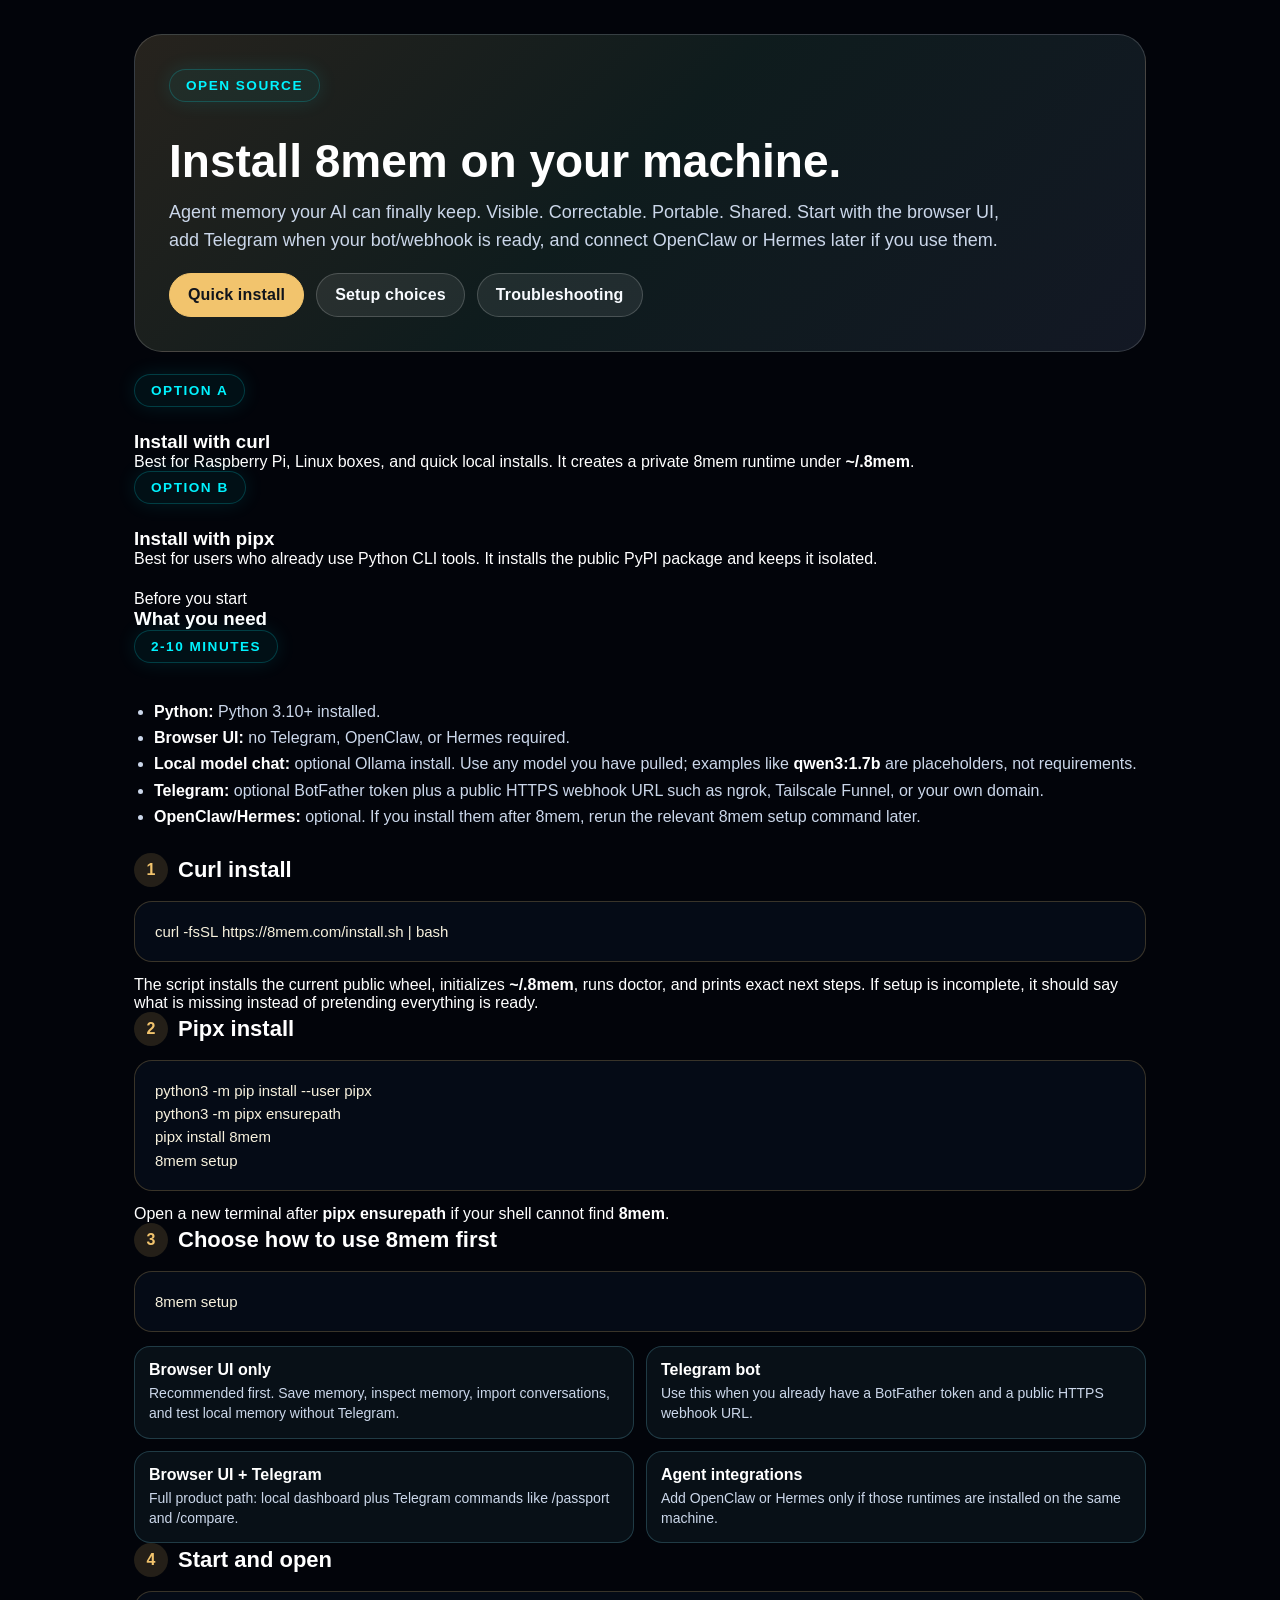
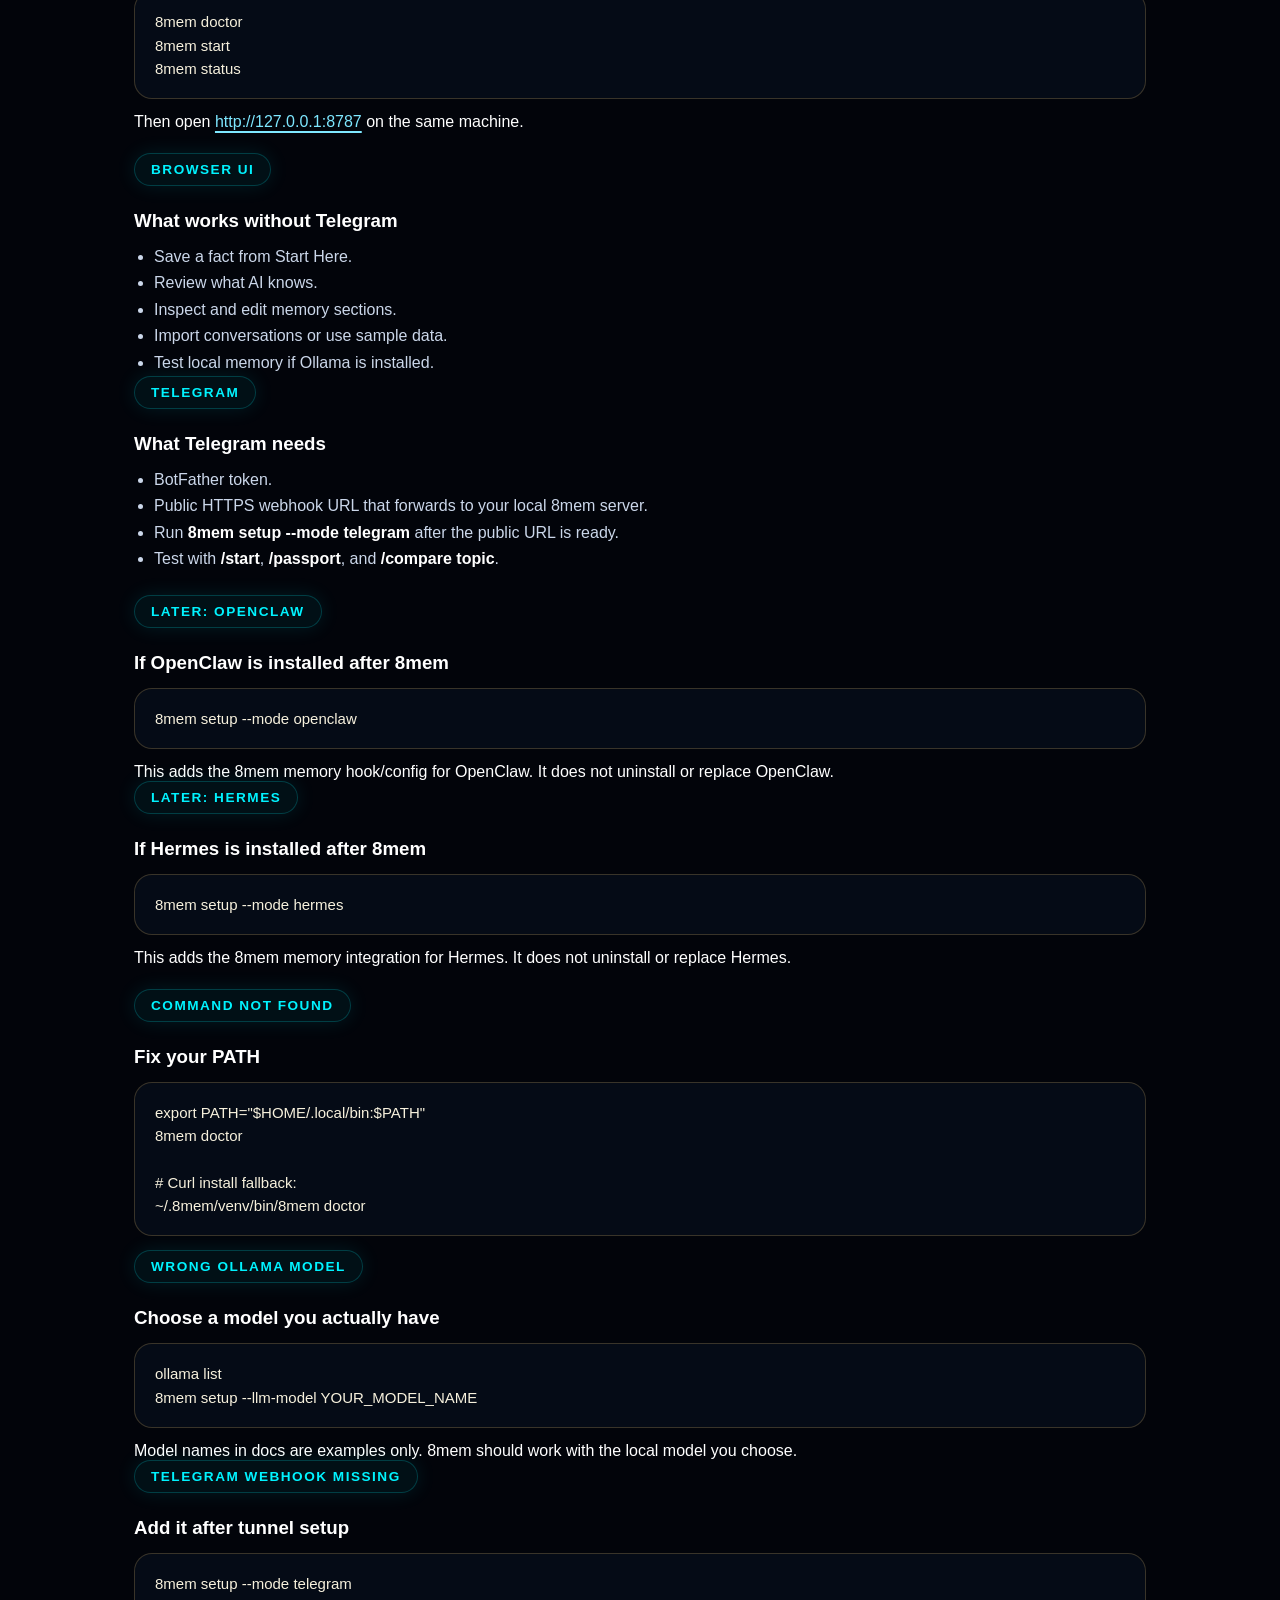
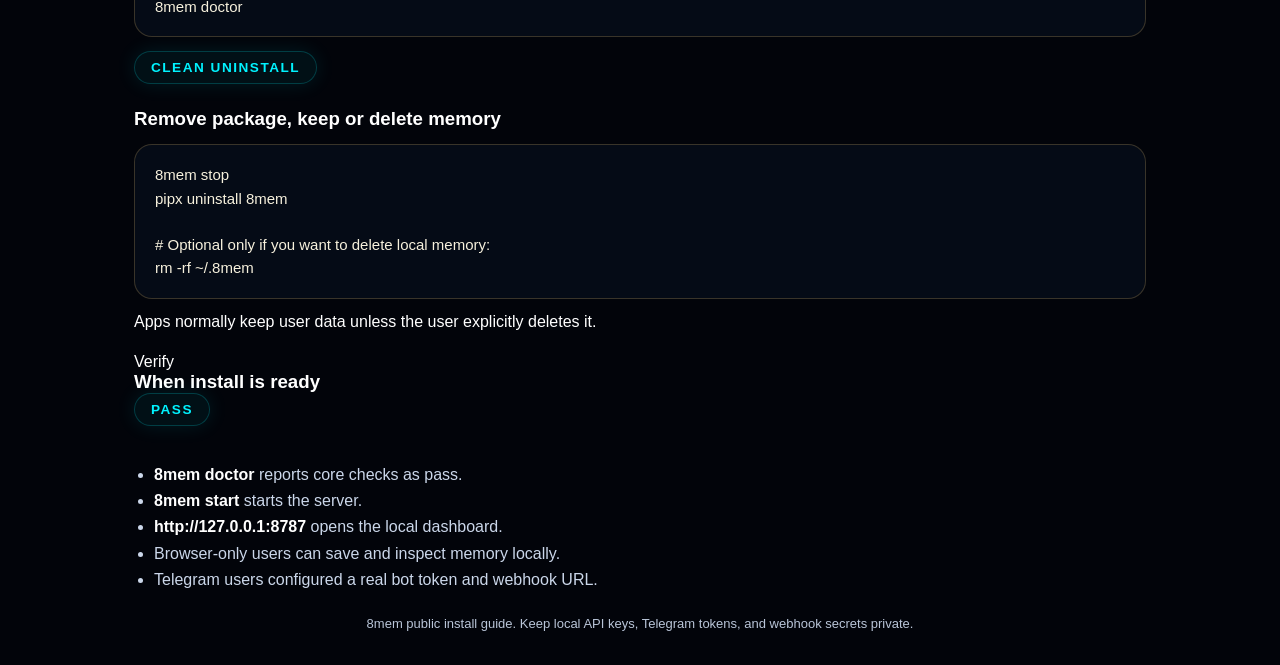
==== app/install/index.html @ 2954b0e2 "launch: update public 8mem website" ====
<!doctype html>
<html lang="en">
<head>
  <meta charset="utf-8">
  <meta name="viewport" content="width=device-width, initial-scale=1">
  <title>Install 8mem</title>
  <meta name="description" content="Install 8mem: local-first agent memory for browser UI, Telegram, OpenClaw, Hermes, and local AI workflows.">
  <link rel="stylesheet" href="../../styles.css">
  <style>
    :root{--line:rgba(255,255,255,.16);--gold:#f2c46d;--muted:#b9c5d8}
    .install-shell{max-width:1080px;margin:0 auto;padding:34px}
    .install-hero{padding:34px;border-radius:28px;background:linear-gradient(135deg,rgba(242,196,109,.12),rgba(70,214,168,.08) 48%,rgba(122,162,255,.08)),rgba(255,255,255,.035);border:1px solid var(--line)}
    .install-hero h1{font-size:46px;line-height:1.02;margin:12px 0 14px;max-width:800px}
    .install-hero p{font-size:18px;line-height:1.55;color:#cbd7ea;max-width:850px}
    .install-hero .actions{display:flex;gap:12px;flex-wrap:wrap;margin-top:18px}
    .install-hero .btn{display:inline-flex;align-items:center;justify-content:center;border-radius:999px;padding:12px 18px;border:1px solid rgba(255,255,255,.18);background:rgba(255,255,255,.08);color:#f8fbff;text-decoration:none;font-weight:800;letter-spacing:.01em}
    .install-hero .btn.primary{background:#f2c46d;color:#10141c;border-color:#f2c46d}
    .install-shell a{color:#7ee7ff;text-decoration-thickness:2px;text-underline-offset:4px}
    .command{position:relative;margin:14px 0;padding:18px 20px;border-radius:18px;background:#050b16;border:1px solid rgba(242,196,109,.22);font:15px/1.55 ui-monospace,SFMono-Regular,Menlo,Consolas,monospace;color:#f7f1dd;white-space:pre-wrap;overflow:auto}
    .step-number{width:34px;height:34px;border-radius:50%;display:inline-flex;align-items:center;justify-content:center;background:rgba(242,196,109,.14);color:var(--gold);font-weight:900;margin-right:10px}
    .step-title{display:flex;align-items:center;margin-bottom:10px}
    .step-title h2{font-size:22px;margin:0}
    .checklist{margin:12px 0 0;padding-left:20px;color:#cbd7ea;line-height:1.65}
    .checklist strong{color:#fff}
    .choice-grid{display:grid;grid-template-columns:repeat(2,minmax(0,1fr));gap:12px;margin-top:14px}
    .choice{border:1px solid rgba(126,231,255,.2);background:rgba(126,231,255,.055);border-radius:16px;padding:14px}
    .choice strong{display:block;color:#fff;margin-bottom:4px}
    .choice span{color:#cbd7ea;font-size:14px;line-height:1.45}
    .install-footer{margin-top:22px;color:var(--muted);font-size:13px;text-align:center}
    @media(max-width:760px){.install-shell{padding:18px}.install-hero h1{font-size:34px}.command{font-size:13px}.choice-grid{grid-template-columns:1fr}}
  </style>
</head>
<body>
  <main class="install-shell">
    <section class="install-hero">
      <div class="badge green">Open source</div>
      <h1>Install 8mem on your machine.</h1>
      <p>Agent memory your AI can finally keep. Visible. Correctable. Portable. Shared. Start with the browser UI, add Telegram when your bot/webhook is ready, and connect OpenClaw or Hermes later if you use them.</p>
      <div class="actions">
        <a class="btn primary" href="#quick-install">Quick install</a>
        <a class="btn" href="#setup-choices">Setup choices</a>
        <a class="btn" href="#troubleshooting">Troubleshooting</a>
      </div>
    </section>

    <div class="grid cols-2" style="margin-top:22px">
      <section class="card">
        <div class="badge blue">Option A</div>
        <h3>Install with curl</h3>
        <p>Best for Raspberry Pi, Linux boxes, and quick local installs. It creates a private 8mem runtime under <strong>~/.8mem</strong>.</p>
      </section>
      <section class="card">
        <div class="badge gold">Option B</div>
        <h3>Install with pipx</h3>
        <p>Best for users who already use Python CLI tools. It installs the public PyPI package and keeps it isolated.</p>
      </section>
    </div>

    <section class="card" style="margin-top:22px">
      <div class="header">
        <div>
          <div class="kicker">Before you start</div>
          <h3>What you need</h3>
        </div>
        <span class="badge blue">2-10 minutes</span>
      </div>
      <ul class="checklist">
        <li><strong>Python:</strong> Python 3.10+ installed.</li>
        <li><strong>Browser UI:</strong> no Telegram, OpenClaw, or Hermes required.</li>
        <li><strong>Local model chat:</strong> optional Ollama install. Use any model you have pulled; examples like <strong>qwen3:1.7b</strong> are placeholders, not requirements.</li>
        <li><strong>Telegram:</strong> optional BotFather token plus a public HTTPS webhook URL such as ngrok, Tailscale Funnel, or your own domain.</li>
        <li><strong>OpenClaw/Hermes:</strong> optional. If you install them after 8mem, rerun the relevant 8mem setup command later.</li>
      </ul>
    </section>

    <section id="quick-install" class="grid" style="margin-top:22px">
      <div class="card">
        <div class="step-title"><span class="step-number">1</span><h2>Curl install</h2></div>
        <div class="command">curl -fsSL https://8mem.com/install.sh | bash</div>
        <p class="small">The script installs the current public wheel, initializes <strong>~/.8mem</strong>, runs doctor, and prints exact next steps. If setup is incomplete, it should say what is missing instead of pretending everything is ready.</p>
      </div>

      <div class="card">
        <div class="step-title"><span class="step-number">2</span><h2>Pipx install</h2></div>
        <div class="command">python3 -m pip install --user pipx
python3 -m pipx ensurepath
pipx install 8mem
8mem setup</div>
        <p class="small">Open a new terminal after <strong>pipx ensurepath</strong> if your shell cannot find <strong>8mem</strong>.</p>
      </div>

      <div id="setup-choices" class="card">
        <div class="step-title"><span class="step-number">3</span><h2>Choose how to use 8mem first</h2></div>
        <div class="command">8mem setup</div>
        <div class="choice-grid">
          <div class="choice"><strong>Browser UI only</strong><span>Recommended first. Save memory, inspect memory, import conversations, and test local memory without Telegram.</span></div>
          <div class="choice"><strong>Telegram bot</strong><span>Use this when you already have a BotFather token and a public HTTPS webhook URL.</span></div>
          <div class="choice"><strong>Browser UI + Telegram</strong><span>Full product path: local dashboard plus Telegram commands like /passport and /compare.</span></div>
          <div class="choice"><strong>Agent integrations</strong><span>Add OpenClaw or Hermes only if those runtimes are installed on the same machine.</span></div>
        </div>
      </div>

      <div class="card">
        <div class="step-title"><span class="step-number">4</span><h2>Start and open</h2></div>
        <div class="command">8mem doctor
8mem start
8mem status</div>
        <p class="small">Then open <a href="http://127.0.0.1:8787">http://127.0.0.1:8787</a> on the same machine.</p>
      </div>
    </section>

    <section class="grid cols-2" style="margin-top:22px">
      <div class="card">
        <div class="badge green">Browser UI</div>
        <h3>What works without Telegram</h3>
        <ul class="checklist">
          <li>Save a fact from Start Here.</li>
          <li>Review what AI knows.</li>
          <li>Inspect and edit memory sections.</li>
          <li>Import conversations or use sample data.</li>
          <li>Test local memory if Ollama is installed.</li>
        </ul>
      </div>
      <div class="card">
        <div class="badge gold">Telegram</div>
        <h3>What Telegram needs</h3>
        <ul class="checklist">
          <li>BotFather token.</li>
          <li>Public HTTPS webhook URL that forwards to your local 8mem server.</li>
          <li>Run <strong>8mem setup --mode telegram</strong> after the public URL is ready.</li>
          <li>Test with <strong>/start</strong>, <strong>/passport</strong>, and <strong>/compare topic</strong>.</li>
        </ul>
      </div>
    </section>

    <section class="grid cols-2" style="margin-top:22px">
      <div class="card">
        <div class="badge blue">Later: OpenClaw</div>
        <h3>If OpenClaw is installed after 8mem</h3>
        <div class="command">8mem setup --mode openclaw</div>
        <p class="small">This adds the 8mem memory hook/config for OpenClaw. It does not uninstall or replace OpenClaw.</p>
      </div>
      <div class="card">
        <div class="badge blue">Later: Hermes</div>
        <h3>If Hermes is installed after 8mem</h3>
        <div class="command">8mem setup --mode hermes</div>
        <p class="small">This adds the 8mem memory integration for Hermes. It does not uninstall or replace Hermes.</p>
      </div>
    </section>

    <section id="troubleshooting" class="grid cols-2" style="margin-top:22px">
      <div class="card">
        <div class="badge gold">Command not found</div>
        <h3>Fix your PATH</h3>
        <div class="command">export PATH="$HOME/.local/bin:$PATH"
8mem doctor

# Curl install fallback:
~/.8mem/venv/bin/8mem doctor</div>
      </div>
      <div class="card">
        <div class="badge gold">Wrong Ollama model</div>
        <h3>Choose a model you actually have</h3>
        <div class="command">ollama list
8mem setup --llm-model YOUR_MODEL_NAME</div>
        <p class="small">Model names in docs are examples only. 8mem should work with the local model you choose.</p>
      </div>
      <div class="card">
        <div class="badge gold">Telegram webhook missing</div>
        <h3>Add it after tunnel setup</h3>
        <div class="command">8mem setup --mode telegram
8mem doctor</div>
      </div>
      <div class="card">
        <div class="badge gold">Clean uninstall</div>
        <h3>Remove package, keep or delete memory</h3>
        <div class="command">8mem stop
pipx uninstall 8mem

# Optional only if you want to delete local memory:
rm -rf ~/.8mem</div>
        <p class="small">Apps normally keep user data unless the user explicitly deletes it.</p>
      </div>
    </section>

    <section class="card" style="margin-top:22px">
      <div class="header">
        <div>
          <div class="kicker">Verify</div>
          <h3>When install is ready</h3>
        </div>
        <span class="badge green">PASS</span>
      </div>
      <ul class="checklist">
        <li><strong>8mem doctor</strong> reports core checks as pass.</li>
        <li><strong>8mem start</strong> starts the server.</li>
        <li><strong>http://127.0.0.1:8787</strong> opens the local dashboard.</li>
        <li>Browser-only users can save and inspect memory locally.</li>
        <li>Telegram users configured a real bot token and webhook URL.</li>
      </ul>
    </section>

    <div class="install-footer">
      8mem public install guide. Keep local API keys, Telegram tokens, and webhook secrets private.
    </div>
  </main>
</body>
</html>
---- styles.css ----
:root {
  --bg-color: #02040a;
  --text-primary: #ffffff;
  --text-secondary: #94a1b2;
  --brand-cyan: #00f3ff;
  --brand-purple: #7000ff;
  --glass-bg: rgba(255, 255, 255, 0.03);
  --glass-border: rgba(255, 255, 255, 0.05);
}

* {
  margin: 0;
  padding: 0;
  box-sizing: border-box;
  font-family: 'Outfit', sans-serif !important;
}

body {
  background-color: var(--bg-color);
  color: var(--text-primary);
  overflow-x: hidden;
  position: relative;
  min-height: 100vh;
}

/* Base network background layer */
#neural-bg {
  position: fixed;
  top: 0;
  left: 0;
  right: 0;
  bottom: 0;
  z-index: 0;
  pointer-events: none;
  background: radial-gradient(circle at 50% 50%, #0a0e23 0%, var(--bg-color) 80%);
}

#grey-overlay {
  position: fixed;
  top: 0;
  left: 0;
  width: 100%;
  height: 100%;
  background-color: rgba(2, 4, 10, 0.75);
  /* Darker tint for contrast */
  backdrop-filter: grayscale(100%);
  z-index: 5;
  transition: opacity 1s ease;
  pointer-events: none;
}

#splash-logo {
  position: fixed;
  top: 50%;
  left: 50%;
  width: 320px;
  /* Big initial logo */
  height: 320px;
  transform: translate(-50%, -50%);
  z-index: 9999;
  display: flex;
  align-items: center;
  justify-content: center;
  pointer-events: none;
  transition: top 1s cubic-bezier(0.25, 1, 0.5, 1),
    left 1s cubic-bezier(0.25, 1, 0.5, 1),
    width 1s cubic-bezier(0.25, 1, 0.5, 1),
    height 1s cubic-bezier(0.25, 1, 0.5, 1),
    transform 1s cubic-bezier(0.25, 1, 0.5, 1),
    opacity 0.5s ease;
}

#splash-logo svg {
  width: 100%;
  height: 100%;
}

.splash-spin-target {
  transform-origin: 100px 100px;
  transform: rotate(-90deg);
  /* Start vertical as 8 */
  transition: transform 1s cubic-bezier(0.25, 1, 0.5, 1);
}

#main-content {
  opacity: 0;
  transition: opacity 1s ease;
  pointer-events: none;
}

#main-content.visible {
  pointer-events: auto;
}

.nav {
  position: relative;
  z-index: 10;
  display: flex;
  justify-content: space-between;
  align-items: center;
  padding: 24px 64px;
  background: linear-gradient(180deg, rgba(2, 4, 10, 0.8) 0%, rgba(2, 4, 10, 0) 100%);
  backdrop-filter: blur(8px);
}

.brand {
  display: flex;
  align-items: center;
  gap: 0;
  cursor: pointer;
}

.logo-8 {
  display: flex;
  align-items: center;
  justify-content: center;
  margin-right: -4px; /* Closer spacing for the horizontal mark */
  opacity: 0;
  transition: opacity 0.5s ease;
  width: 60px;
  height: 60px;
}

.spin-infinity {
  transform-origin: 100px 100px;
  /* Remains static for nav logo */
}

.infinity-track {
  fill: none;
  stroke: rgba(255, 255, 255, 0.15); /* Matched visibility to Screen 3 */
  stroke-width: 12;
  stroke-linecap: round;
}

.infinity-trail {
  fill: none;
  stroke: var(--brand-cyan);
  stroke-width: 10;
  stroke-linecap: round;
  filter: url(#glow);
  stroke-dasharray: 20 80;
  /* Syncs beautifully with 3s timeline of the spirit node */
  animation: moveTrail 3s linear infinite;
}

@keyframes moveTrail {
  from {
    stroke-dashoffset: 100;
  }

  to {
    stroke-dashoffset: 0;
  }
}

.spirit {
  fill: #fff;
}

.logo-mem {
  font-family: 'Outfit', sans-serif !important;
  font-size: 2.2rem;
  font-weight: 800;
  letter-spacing: -1.5px;
  background: linear-gradient(180deg, #fff 0%, #fff 40%, var(--brand-cyan) 100%);
  -webkit-background-clip: text;
  -webkit-text-fill-color: transparent;
  background-clip: text;
  user-select: none;
}

.nav-links {
  display: flex;
  gap: 32px;
}

.nav-links a {
  color: var(--text-secondary);
  text-decoration: none;
  font-size: 1rem;
  font-weight: 400;
  transition: color 0.3s ease;
}

.nav-links a:hover {
  color: var(--text-primary);
}

/* Hero Section */
.hero {
  position: relative;
  z-index: 10;
  display: flex;
  justify-content: space-between;
  align-items: center;
  padding: 80px 10%;
  min-height: calc(100vh - 128px);
}

.hero-content {
  max-width: 600px;
  animation: fadeInUp 1s ease-out forwards;
}

@keyframes fadeInUp {
  from {
    opacity: 0;
    transform: translateY(40px);
  }

  to {
    opacity: 1;
    transform: translateY(0);
  }
}

.badge {
  display: inline-block;
  padding: 8px 16px;
  border-radius: 20px;
  background: rgba(0, 243, 255, 0.05);
  color: var(--brand-cyan);
  font-size: 0.85rem;
  font-weight: 600;
  letter-spacing: 1.5px;
  text-transform: uppercase;
  margin-bottom: 24px;
  border: 1px solid rgba(0, 243, 255, 0.2);
  box-shadow: 0 0 20px rgba(0, 243, 255, 0.1);
}

.headline {
  font-size: 5rem;
  font-weight: 800;
  line-height: 1.1;
  margin-bottom: 24px;
}

.highlight {
  background: linear-gradient(135deg, var(--brand-cyan), var(--brand-purple));
  -webkit-background-clip: text;
  -webkit-text-fill-color: transparent;
}

.subtitle {
  font-size: 1.25rem;
  color: var(--text-secondary);
  line-height: 1.6;
  margin-bottom: 40px;
  font-weight: 400;
}

.cta-group {
  display: flex;
  gap: 16px;
}

button {
  cursor: pointer;
  font-family: inherit;
  font-size: 1.1rem;
  font-weight: 600;
  padding: 16px 32px;
  border-radius: 8px;
  border: none;
  transition: all 0.3s ease;
}

.cta-primary {
  background: linear-gradient(135deg, var(--brand-purple), var(--brand-cyan));
  color: white;
  box-shadow: 0 10px 20px rgba(112, 0, 255, 0.2);
}

.cta-primary:hover {
  transform: translateY(-2px);
  box-shadow: 0 15px 30px rgba(0, 243, 255, 0.3);
}

.cta-secondary {
  background: var(--glass-bg);
  border: 1px solid var(--glass-border);
  color: white;
  backdrop-filter: blur(10px);
}

.cta-secondary:hover {
  background: rgba(255, 255, 255, 0.08);
  border-color: rgba(255, 255, 255, 0.2);
}

/* Glass Orb / Neural Core Visualizer */
.hero-visual {
  position: relative;
  width: 450px;
  height: 450px;
  display: flex;
  align-items: center;
  justify-content: center;
  animation: float 6s ease-in-out infinite;
}

@keyframes float {
  0% {
    transform: translateY(0px) rotate(0deg);
  }

  50% {
    transform: translateY(-20px) rotate(2deg);
  }

  100% {
    transform: translateY(0px) rotate(0deg);
  }
}

.glass-orb {
  width: 320px;
  height: 320px;
  border-radius: 50%;
  background: rgba(255, 255, 255, 0.01);
  border: 1px solid rgba(255, 255, 255, 0.08);
  box-shadow:
    inset 0 0 50px rgba(0, 243, 255, 0.1),
    0 20px 50px rgba(0, 0, 0, 0.5),
    0 0 120px rgba(112, 0, 255, 0.15);
  backdrop-filter: blur(20px);
  -webkit-backdrop-filter: blur(20px);
  display: flex;
  align-items: center;
  justify-content: center;
  position: relative;
}

.inner-core {
  width: 100px;
  height: 100px;
  border-radius: 50%;
  background: var(--brand-cyan);
  box-shadow:
    0 0 80px 30px var(--brand-purple),
    0 0 120px 10px var(--brand-cyan),
    inset 0 0 20px rgba(255, 255, 255, 0.8);
  animation: pulseCore 3s ease-in-out infinite;
}

.pulse-ring {
  position: absolute;
  width: 100%;
  height: 100%;
  border-radius: 50%;
  border: 2px solid rgba(0, 243, 255, 0.15);
  animation: radar 3s cubic-bezier(0.2, 0.8, 0.5, 1) infinite;
}

@keyframes pulseCore {

  0%,
  100% {
    transform: scale(1);
    opacity: 0.9;
  }

  50% {
    transform: scale(1.05);
    opacity: 1;
    filter: brightness(1.2);
  }
}

@keyframes radar {
  0% {
    transform: scale(0.4);
    opacity: 1;
    border-width: 4px;
  }

  100% {
    transform: scale(1.3);
    opacity: 0;
    border-width: 1px;
  }
}

/* Orbiting dots simulating data packets inside the core housing */
.glass-orb::before,
.glass-orb::after {
  content: '';
  position: absolute;
  width: 8px;
  height: 8px;
  background: #fff;
  border-radius: 50%;
  box-shadow: 0 0 15px 5px var(--brand-cyan);
  filter: blur(1px);
}

.glass-orb::before {
  animation: orbit1 5s linear infinite;
}

.glass-orb::after {
  animation: orbit2 4s linear infinite;
}

@keyframes orbit1 {
  0% {
    transform: rotate(0deg) translateX(120px) rotate(0deg);
  }

  100% {
    transform: rotate(360deg) translateX(120px) rotate(-360deg);
  }
}

@keyframes orbit2 {
  0% {
    transform: rotate(180deg) translateX(90px) rotate(-180deg);
  }

  100% {
    transform: rotate(540deg) translateX(90px) rotate(-540deg);
  }
}
/* Waitlist Form Styles */
.waitlist-form {
  width: 100%;
  max-width: 500px;
}

.input-wrapper {
  display: flex;
  gap: 12px;
  background: rgba(255, 255, 255, 0.03);
  padding: 8px;
  border-radius: 12px;
  border: 1px solid rgba(255, 255, 255, 0.08);
  backdrop-filter: blur(10px);
  transition: all 0.3s ease;
}

.input-wrapper:focus-within {
  border-color: var(--brand-cyan);
  box-shadow: 0 0 20px rgba(0, 243, 255, 0.1);
}

.waitlist-input {
  flex: 1;
  background: transparent;
  border: none;
  color: white;
  padding: 12px 16px;
  font-size: 1.1rem;
  outline: none;
}

.waitlist-input::placeholder {
  color: var(--text-secondary);
  opacity: 0.6;
}

.cta-primary {
  background: linear-gradient(135deg, var(--brand-purple), var(--brand-cyan));
  color: white;
  border-radius: 8px;
  padding: 12px 24px;
  font-weight: 600;
  border: none;
  cursor: pointer;
  white-space: nowrap;
  transition: transform 0.2s ease;
}

.cta-primary:hover {
  transform: scale(1.02);
  filter: brightness(1.1);
}
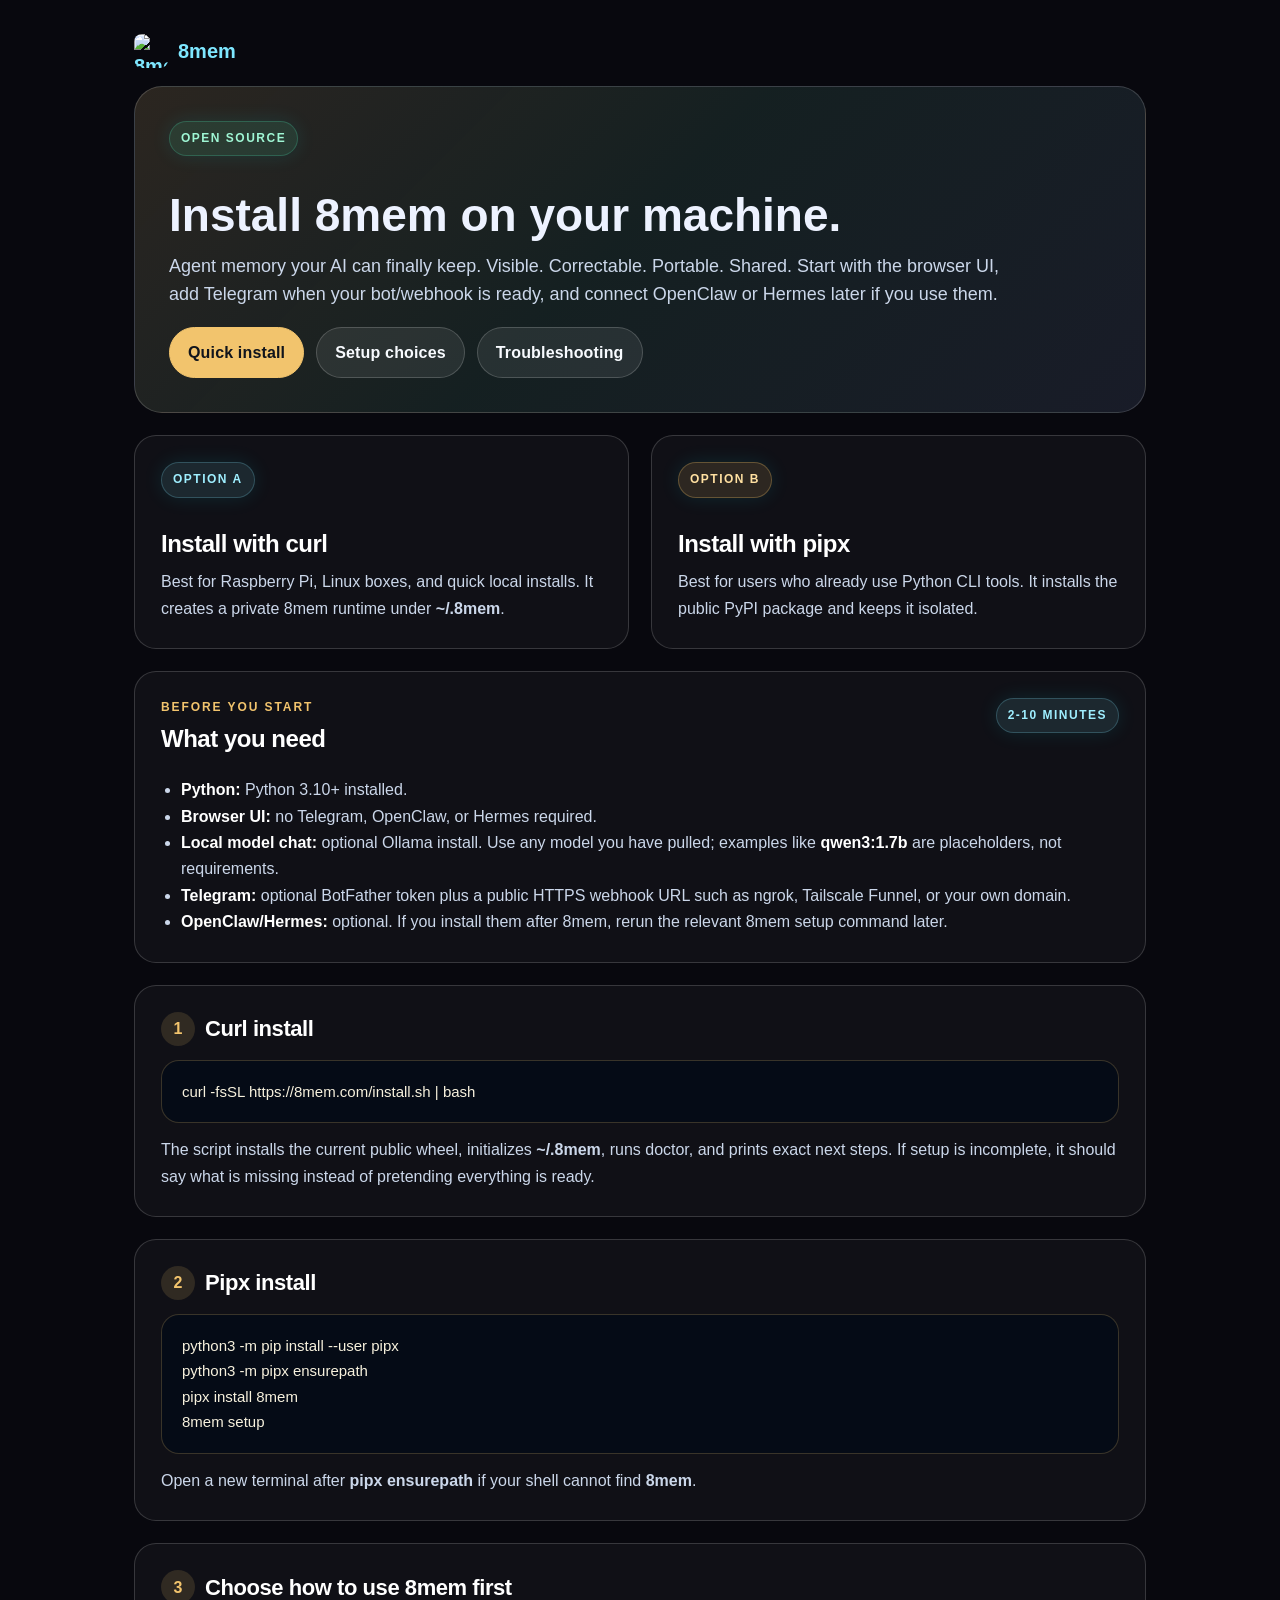
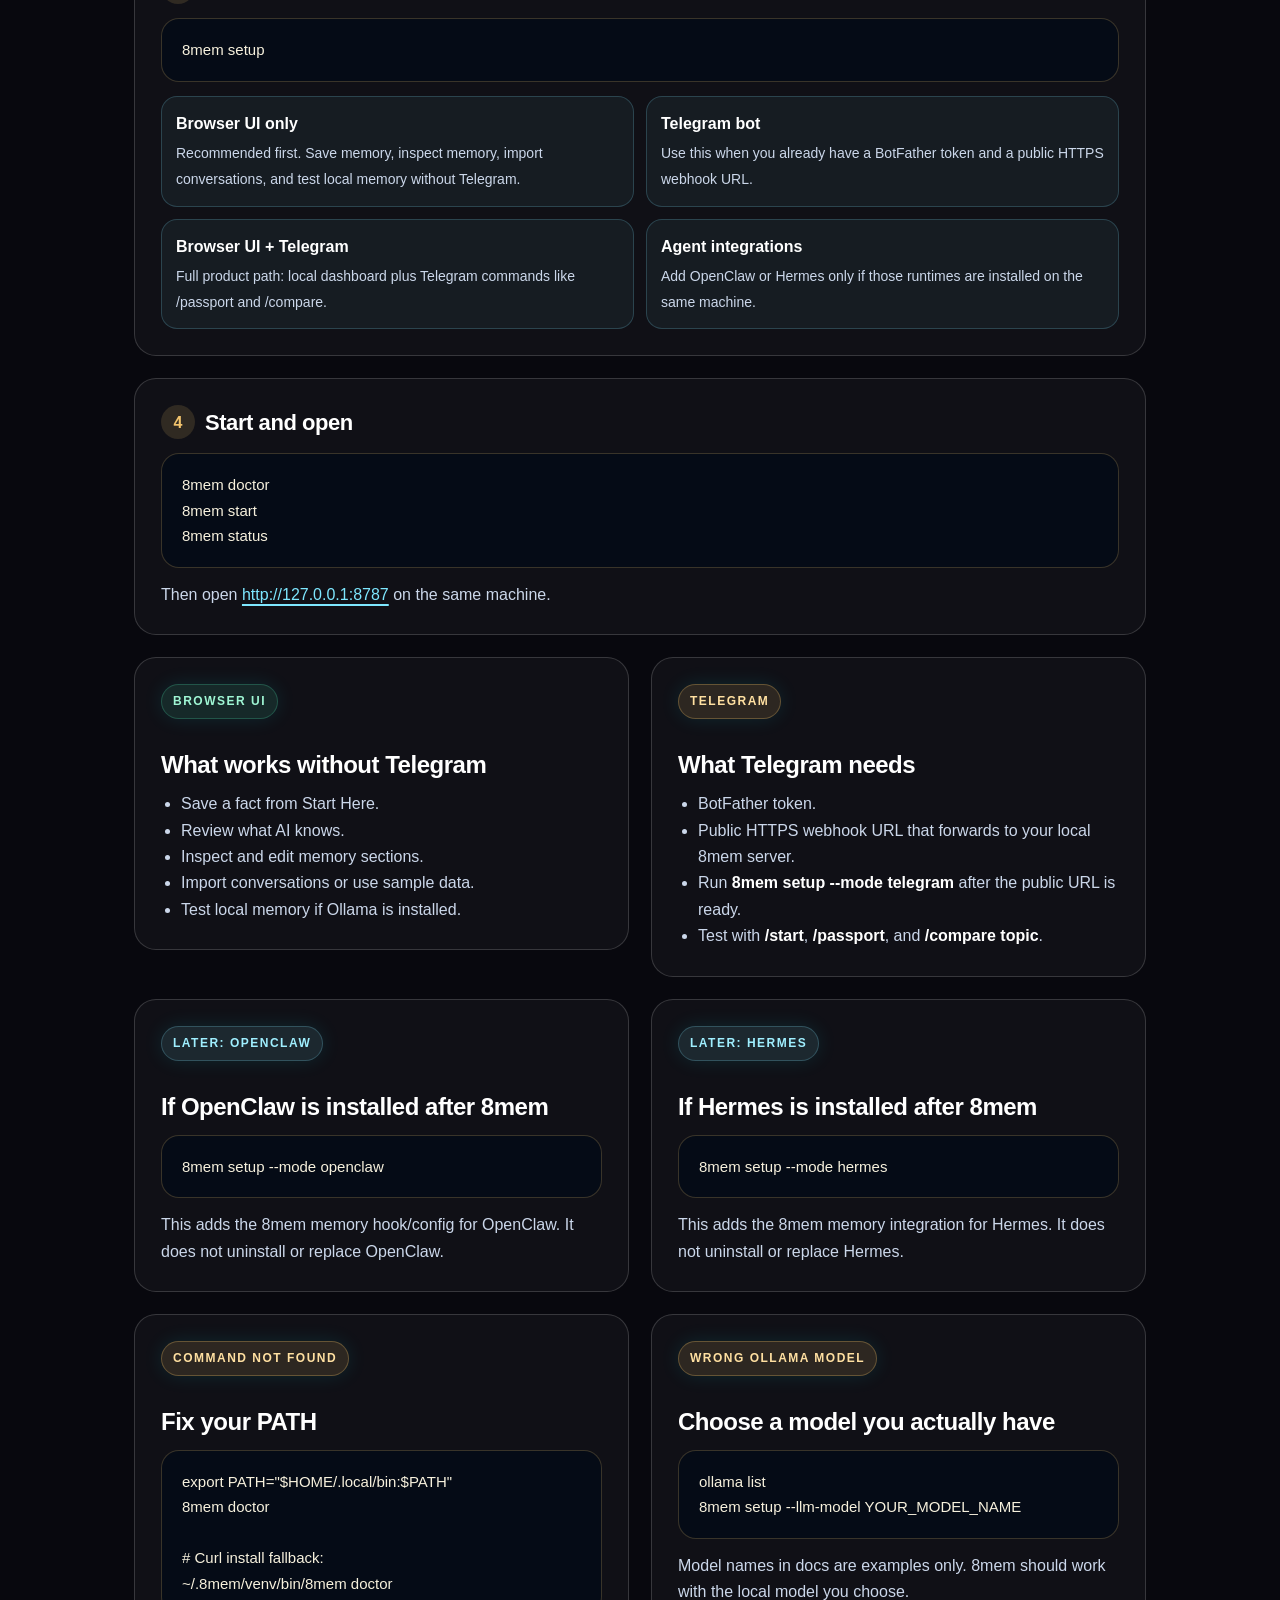
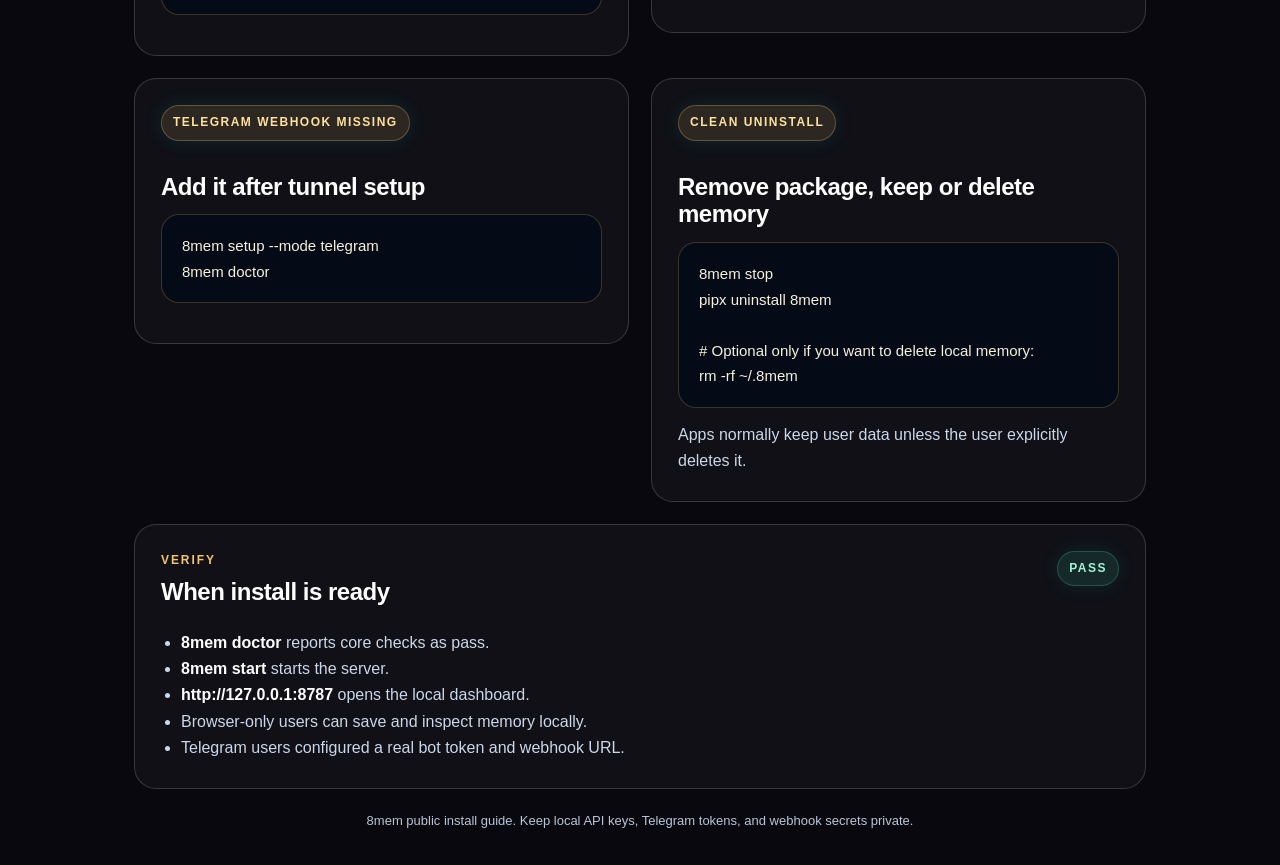
==== commit 9866fb5c: "launch: polish website readability and install guide" ====
--- a/app/install/index.html
+++ b/app/install/index.html
@@ -4,19 +4,37 @@
   <meta charset="utf-8">
   <meta name="viewport" content="width=device-width, initial-scale=1">
   <title>Install 8mem</title>
-  <meta name="description" content="Install 8mem: local-first agent memory for browser UI, Telegram, OpenClaw, Hermes, and local AI workflows.">
+  <meta name="description" content="Install 8mem: agent memory for browser UI, Telegram, OpenClaw, Hermes, and local AI workflows.">
+  <link rel="icon" href="/favicon.png" type="image/png">
+  <link rel="apple-touch-icon" href="/favicon.png">
   <link rel="stylesheet" href="../../styles.css">
   <style>
     :root{--line:rgba(255,255,255,.16);--gold:#f2c46d;--muted:#b9c5d8}
+    body{background:#08080e;color:#edf2ff;font-family:-apple-system,BlinkMacSystemFont,"Segoe UI",system-ui,sans-serif;line-height:1.6}
+    .install-shell,.install-shell *{box-sizing:border-box}
     .install-shell{max-width:1080px;margin:0 auto;padding:34px}
-    .install-hero{padding:34px;border-radius:28px;background:linear-gradient(135deg,rgba(242,196,109,.12),rgba(70,214,168,.08) 48%,rgba(122,162,255,.08)),rgba(255,255,255,.035);border:1px solid var(--line)}
+    .install-brand{display:inline-flex;align-items:center;gap:10px;color:#f8fbff;text-decoration:none;font-size:20px;font-weight:900;margin-bottom:18px}
+    .install-brand img{width:34px;height:34px;image-rendering:pixelated;border-radius:8px}
+    .install-hero{display:block;padding:34px;border-radius:28px;background:linear-gradient(135deg,rgba(242,196,109,.12),rgba(70,214,168,.08) 48%,rgba(122,162,255,.08)),rgba(255,255,255,.035);border:1px solid var(--line)}
     .install-hero h1{font-size:46px;line-height:1.02;margin:12px 0 14px;max-width:800px}
     .install-hero p{font-size:18px;line-height:1.55;color:#cbd7ea;max-width:850px}
     .install-hero .actions{display:flex;gap:12px;flex-wrap:wrap;margin-top:18px}
     .install-hero .btn{display:inline-flex;align-items:center;justify-content:center;border-radius:999px;padding:12px 18px;border:1px solid rgba(255,255,255,.18);background:rgba(255,255,255,.08);color:#f8fbff;text-decoration:none;font-weight:800;letter-spacing:.01em}
     .install-hero .btn.primary{background:#f2c46d;color:#10141c;border-color:#f2c46d}
     .install-shell a{color:#7ee7ff;text-decoration-thickness:2px;text-underline-offset:4px}
-    .command{position:relative;margin:14px 0;padding:18px 20px;border-radius:18px;background:#050b16;border:1px solid rgba(242,196,109,.22);font:15px/1.55 ui-monospace,SFMono-Regular,Menlo,Consolas,monospace;color:#f7f1dd;white-space:pre-wrap;overflow:auto}
+    .grid{display:grid;grid-template-columns:1fr;gap:22px;align-items:start}
+    .grid.cols-2{grid-template-columns:repeat(2,minmax(0,1fr))}
+    .card{display:block;padding:26px;border-radius:22px;background:rgba(255,255,255,.035);border:1px solid var(--line);overflow:hidden}
+    .card h2,.card h3{line-height:1.16;color:#fff;letter-spacing:-.02em}
+    .card h3{font-size:24px;margin:8px 0 12px}
+    .card p,.small{color:#cbd7ea;line-height:1.65}
+    .header{display:flex;align-items:flex-start;justify-content:space-between;gap:16px;flex-wrap:wrap}
+    .kicker{font-size:12px;letter-spacing:.16em;text-transform:uppercase;color:var(--gold);font-weight:900;margin-bottom:8px}
+    .badge{display:inline-flex;align-items:center;width:max-content;border-radius:999px;padding:7px 11px;font-size:12px;font-weight:900;background:rgba(255,255,255,.08);border:1px solid rgba(255,255,255,.14);color:#f8fbff}
+    .badge.green{background:rgba(70,214,168,.13);border-color:rgba(70,214,168,.25);color:#9ff6d4}
+    .badge.blue{background:rgba(126,231,255,.11);border-color:rgba(126,231,255,.22);color:#9fefff}
+    .badge.gold{background:rgba(242,196,109,.13);border-color:rgba(242,196,109,.28);color:#ffe0a1}
+    .command{position:relative;margin:14px 0;padding:18px 20px;border-radius:18px;background:#050b16;border:1px solid rgba(242,196,109,.22);font:15px/1.7 ui-monospace,SFMono-Regular,Menlo,Consolas,monospace;color:#f7f1dd;white-space:pre-wrap;word-break:break-word;overflow:auto}
     .step-number{width:34px;height:34px;border-radius:50%;display:inline-flex;align-items:center;justify-content:center;background:rgba(242,196,109,.14);color:var(--gold);font-weight:900;margin-right:10px}
     .step-title{display:flex;align-items:center;margin-bottom:10px}
     .step-title h2{font-size:22px;margin:0}
@@ -27,11 +45,16 @@
     .choice strong{display:block;color:#fff;margin-bottom:4px}
     .choice span{color:#cbd7ea;font-size:14px;line-height:1.45}
     .install-footer{margin-top:22px;color:var(--muted);font-size:13px;text-align:center}
+    @media(max-width:860px){.grid.cols-2{grid-template-columns:1fr}}
     @media(max-width:760px){.install-shell{padding:18px}.install-hero h1{font-size:34px}.command{font-size:13px}.choice-grid{grid-template-columns:1fr}}
   </style>
 </head>
 <body>
   <main class="install-shell">
+    <a class="install-brand" href="/">
+      <img src="/favicon.png" alt="8mem">
+      <span>8mem</span>
+    </a>
     <section class="install-hero">
       <div class="badge green">Open source</div>
       <h1>Install 8mem on your machine.</h1>
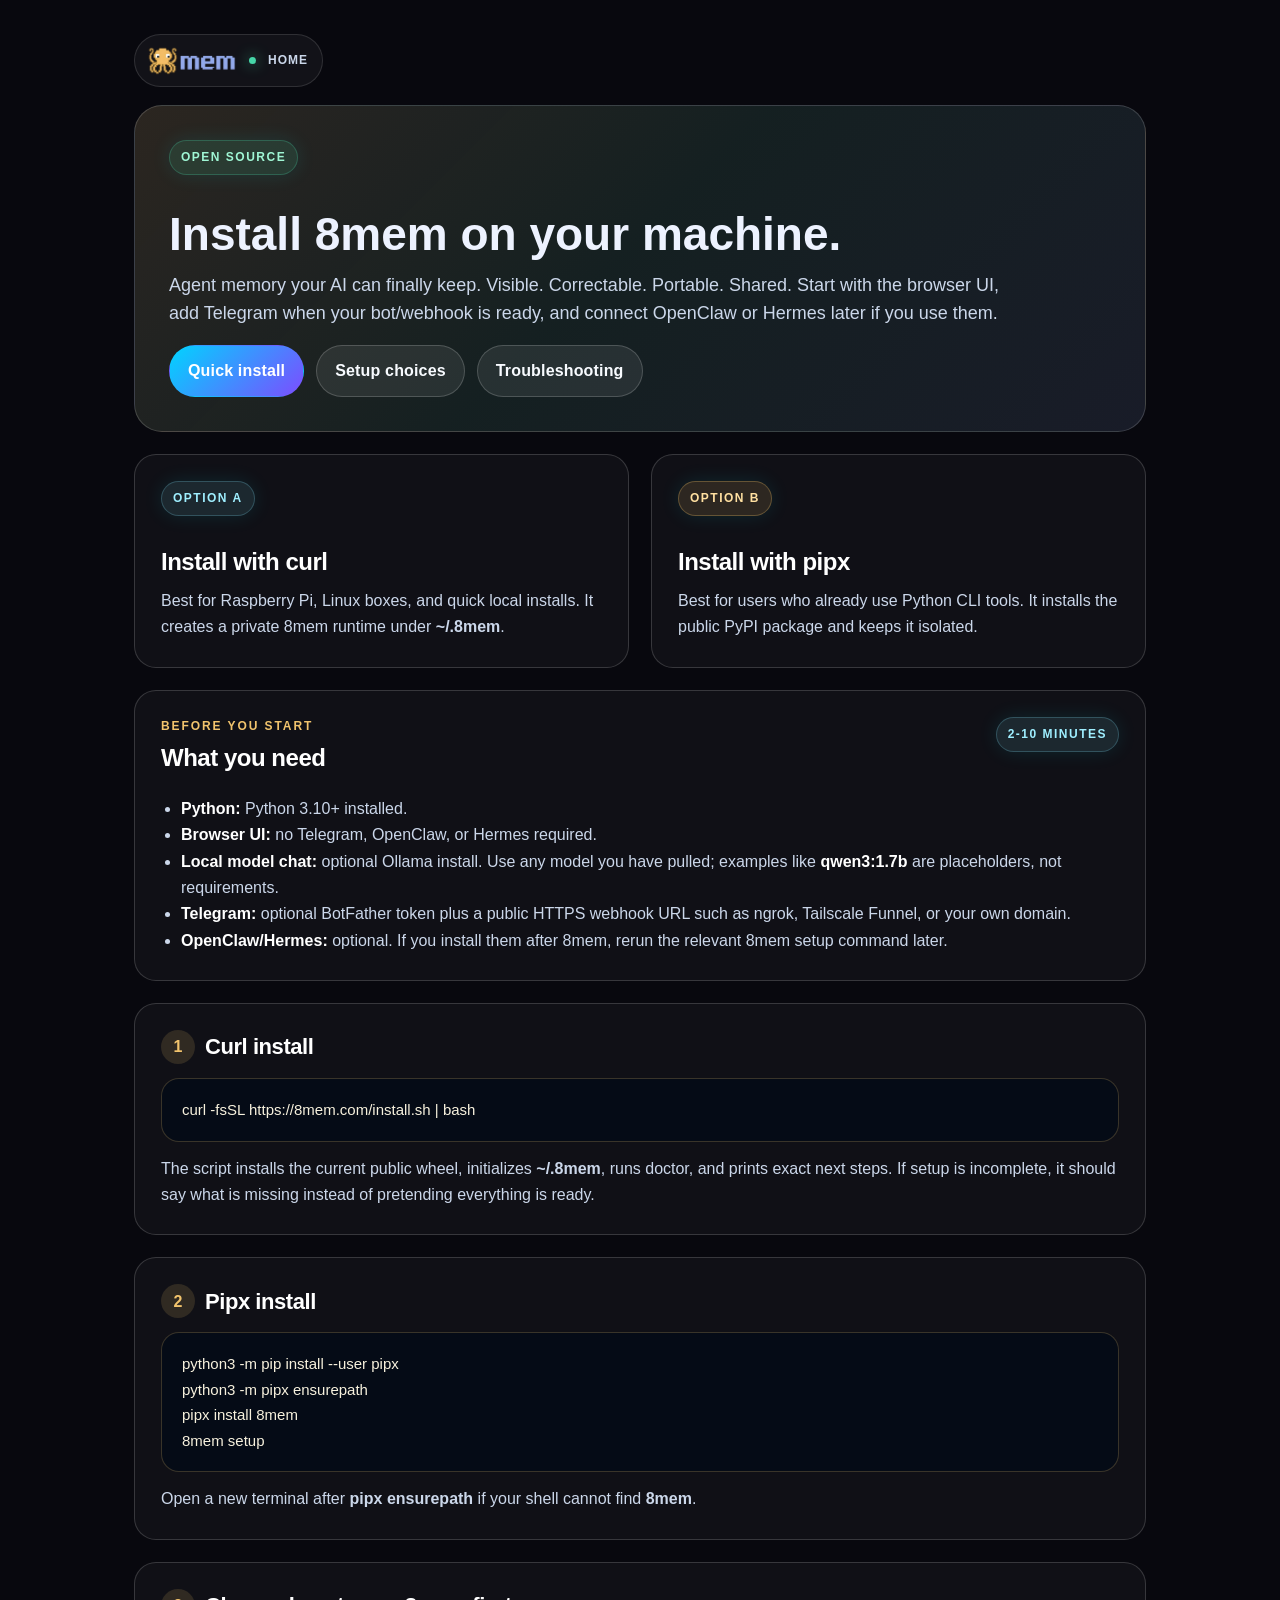
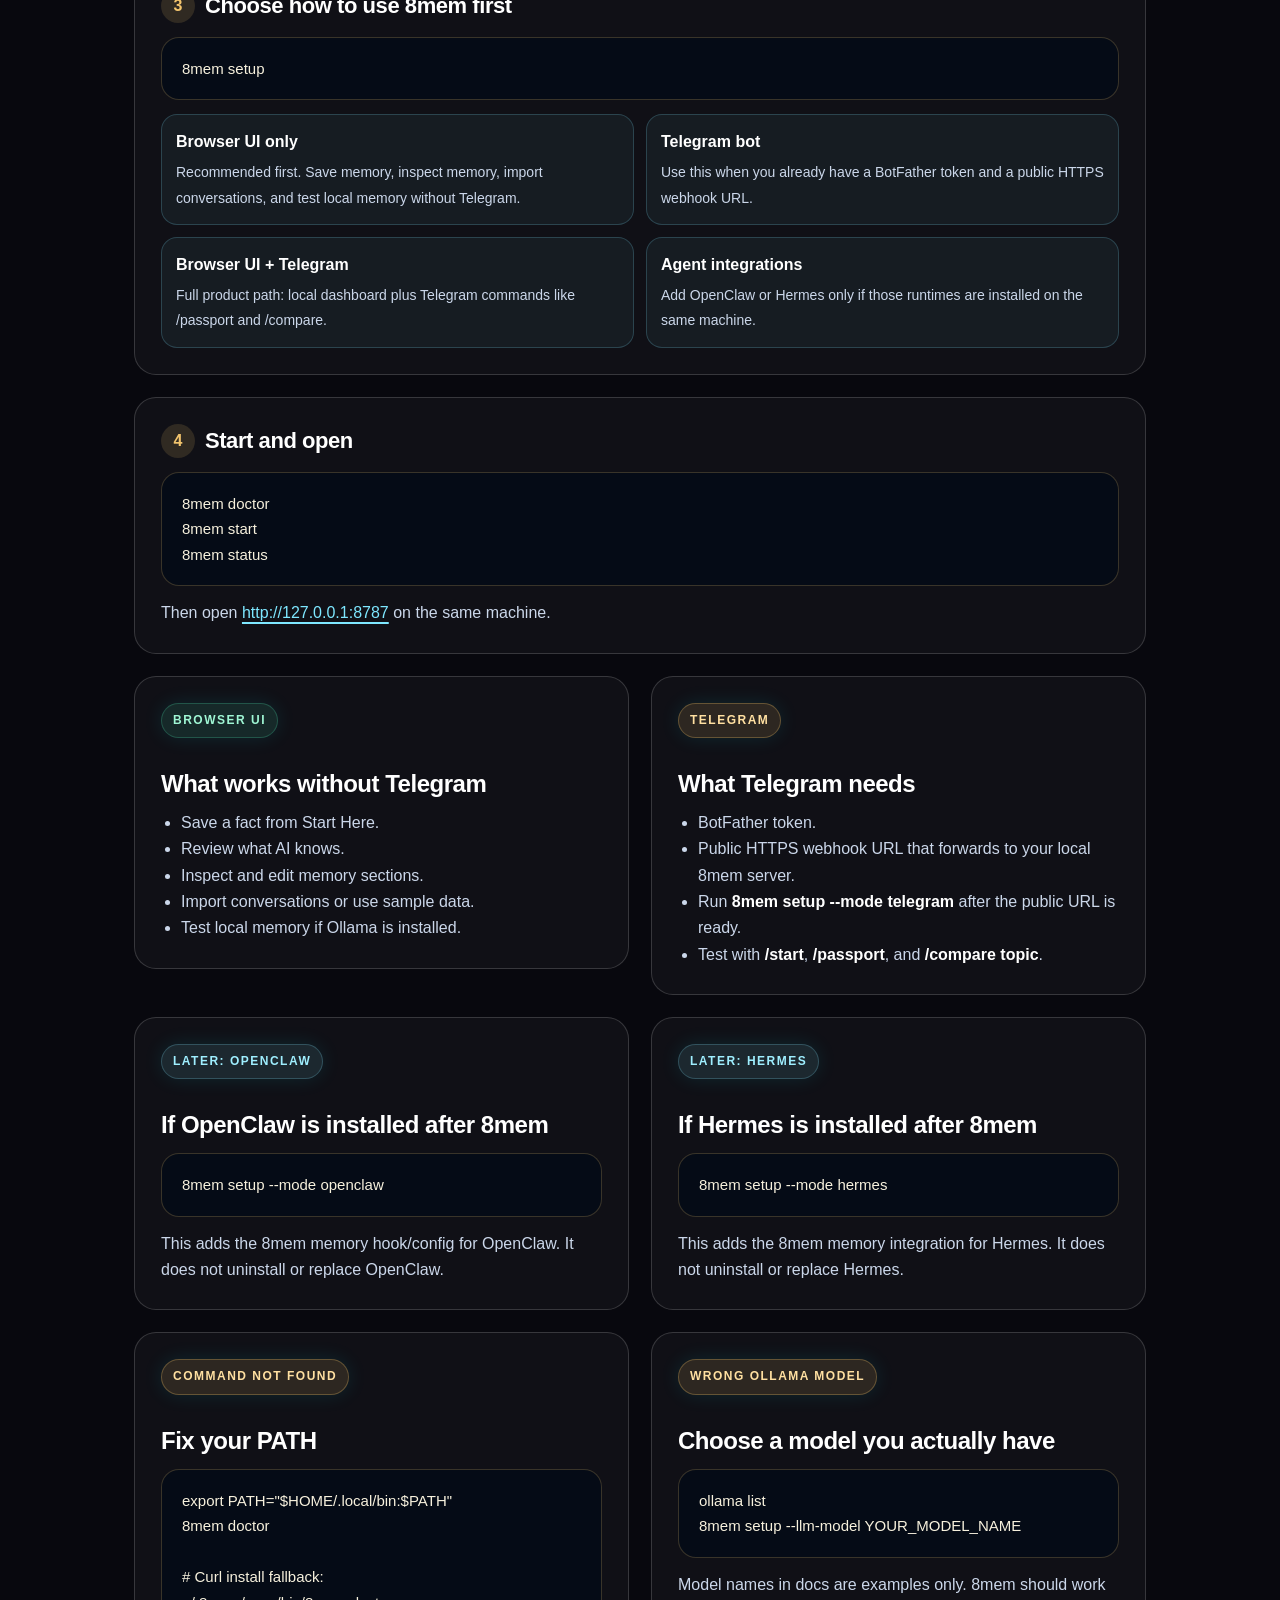
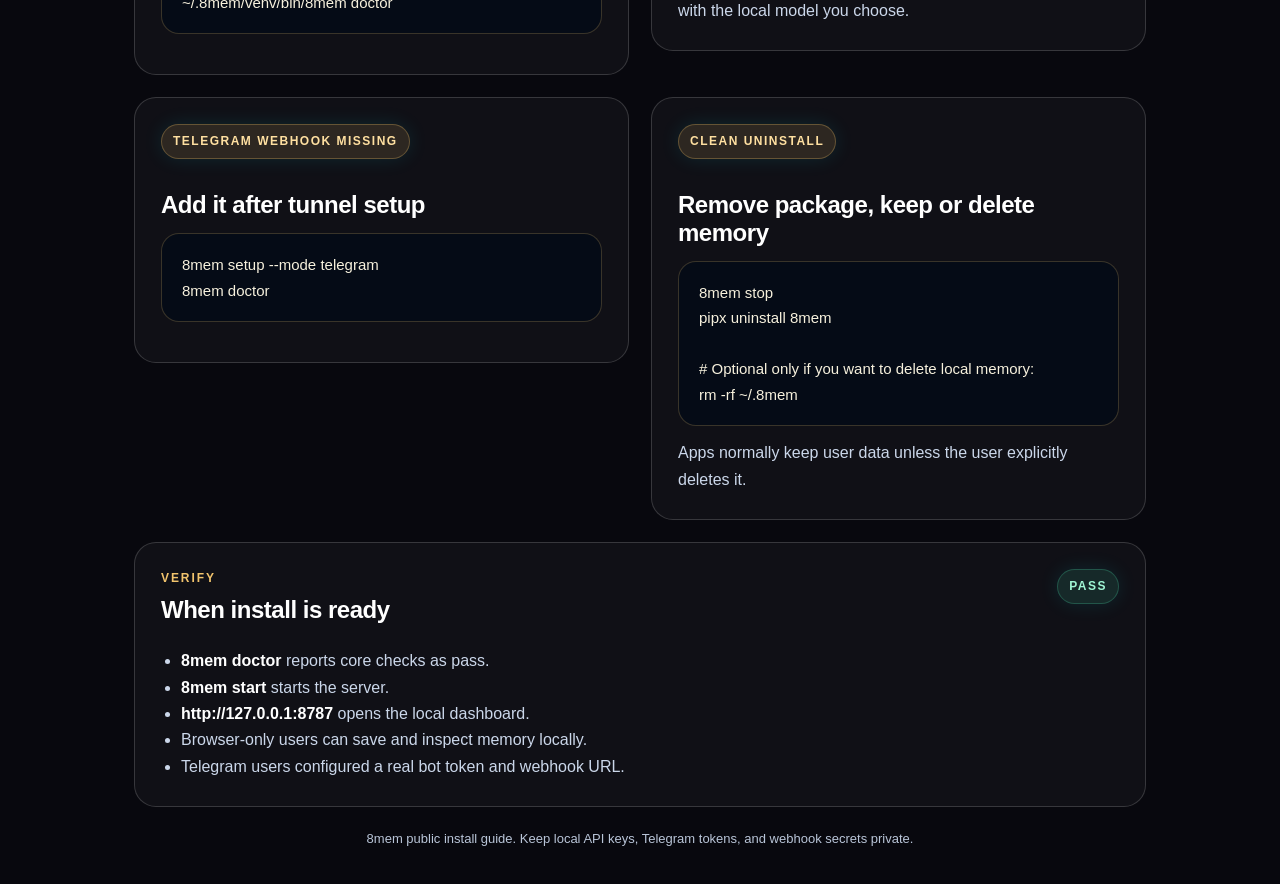
==== commit 2f5a6147: "launch: align update capture and install branding" ====
--- a/app/install/index.html
+++ b/app/install/index.html
@@ -5,22 +5,25 @@
   <meta name="viewport" content="width=device-width, initial-scale=1">
   <title>Install 8mem</title>
   <meta name="description" content="Install 8mem: agent memory for browser UI, Telegram, OpenClaw, Hermes, and local AI workflows.">
-  <link rel="icon" href="/favicon.png" type="image/png">
-  <link rel="apple-touch-icon" href="/favicon.png">
+  <link rel="icon" href="/favicon.png?v=2" type="image/png">
+  <link rel="apple-touch-icon" href="/favicon.png?v=2">
   <link rel="stylesheet" href="../../styles.css">
   <style>
     :root{--line:rgba(255,255,255,.16);--gold:#f2c46d;--muted:#b9c5d8}
     body{background:#08080e;color:#edf2ff;font-family:-apple-system,BlinkMacSystemFont,"Segoe UI",system-ui,sans-serif;line-height:1.6}
     .install-shell,.install-shell *{box-sizing:border-box}
     .install-shell{max-width:1080px;margin:0 auto;padding:34px}
-    .install-brand{display:inline-flex;align-items:center;gap:10px;color:#f8fbff;text-decoration:none;font-size:20px;font-weight:900;margin-bottom:18px}
-    .install-brand img{width:34px;height:34px;image-rendering:pixelated;border-radius:8px}
+    .install-brand{display:inline-flex;align-items:center;gap:12px;color:#f8fbff;text-decoration:none;margin-bottom:18px;padding:10px 14px 10px 10px;border-radius:999px;background:rgba(255,255,255,.045);border:1px solid rgba(255,255,255,.12);transition:transform .2s,border-color .2s}
+    .install-brand:hover{transform:translateY(-1px);border-color:rgba(126,231,255,.34)}
+    .install-brand img{width:92px;height:auto;image-rendering:pixelated}
+    .install-brand .home-dot{width:7px;height:7px;border-radius:999px;background:#46d6a8;box-shadow:0 0 14px rgba(70,214,168,.8)}
+    .install-brand .home-label{font-size:12px;font-weight:900;letter-spacing:.08em;text-transform:uppercase;color:#cbd7ea}
     .install-hero{display:block;padding:34px;border-radius:28px;background:linear-gradient(135deg,rgba(242,196,109,.12),rgba(70,214,168,.08) 48%,rgba(122,162,255,.08)),rgba(255,255,255,.035);border:1px solid var(--line)}
     .install-hero h1{font-size:46px;line-height:1.02;margin:12px 0 14px;max-width:800px}
     .install-hero p{font-size:18px;line-height:1.55;color:#cbd7ea;max-width:850px}
     .install-hero .actions{display:flex;gap:12px;flex-wrap:wrap;margin-top:18px}
     .install-hero .btn{display:inline-flex;align-items:center;justify-content:center;border-radius:999px;padding:12px 18px;border:1px solid rgba(255,255,255,.18);background:rgba(255,255,255,.08);color:#f8fbff;text-decoration:none;font-weight:800;letter-spacing:.01em}
-    .install-hero .btn.primary{background:#f2c46d;color:#10141c;border-color:#f2c46d}
+    .install-hero .btn.primary{background:linear-gradient(135deg,#00d4ff,#7c4dff);color:#fff;border-color:transparent}
     .install-shell a{color:#7ee7ff;text-decoration-thickness:2px;text-underline-offset:4px}
     .grid{display:grid;grid-template-columns:1fr;gap:22px;align-items:start}
     .grid.cols-2{grid-template-columns:repeat(2,minmax(0,1fr))}
@@ -52,8 +55,9 @@
 <body>
   <main class="install-shell">
     <a class="install-brand" href="/">
-      <img src="/favicon.png" alt="8mem">
-      <span>8mem</span>
+      <img src="/logo.svg?v=2" alt="8mem">
+      <span class="home-dot" aria-hidden="true"></span>
+      <span class="home-label">home</span>
     </a>
     <section class="install-hero">
       <div class="badge green">Open source</div>
